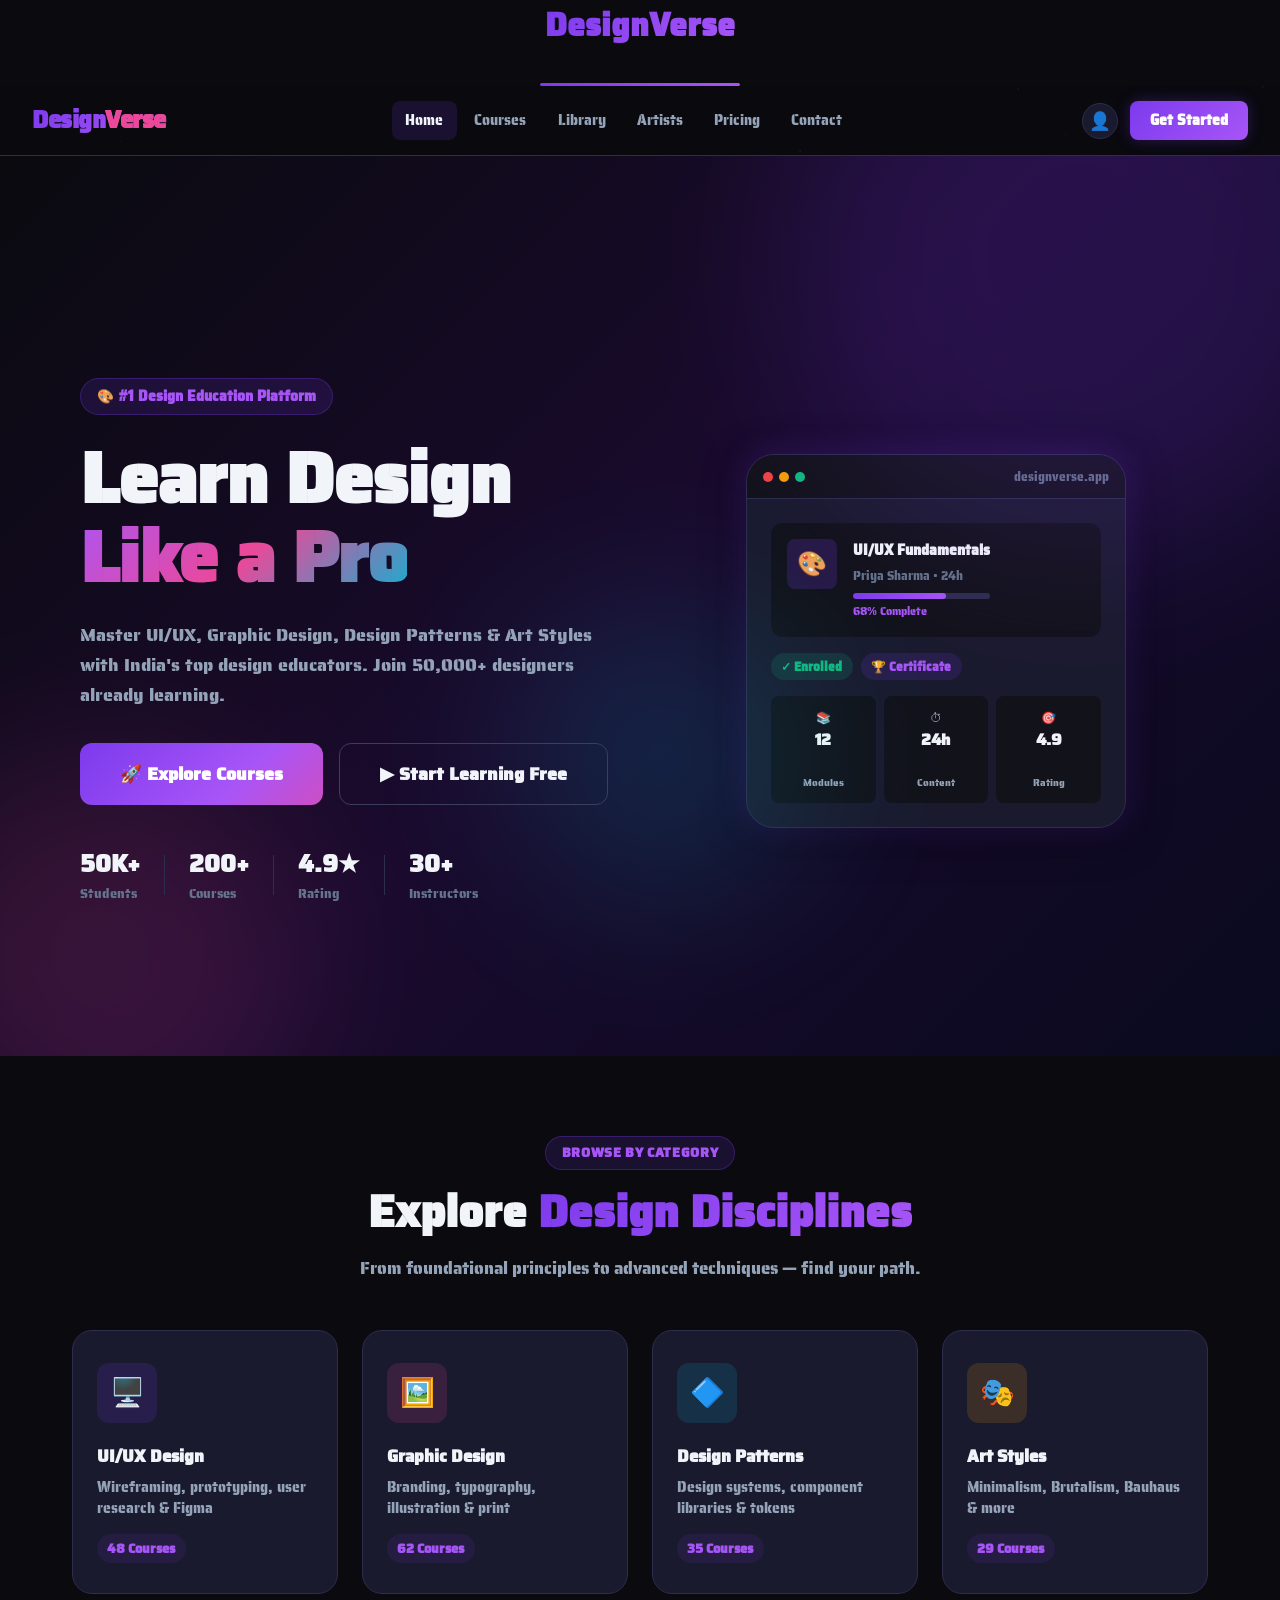
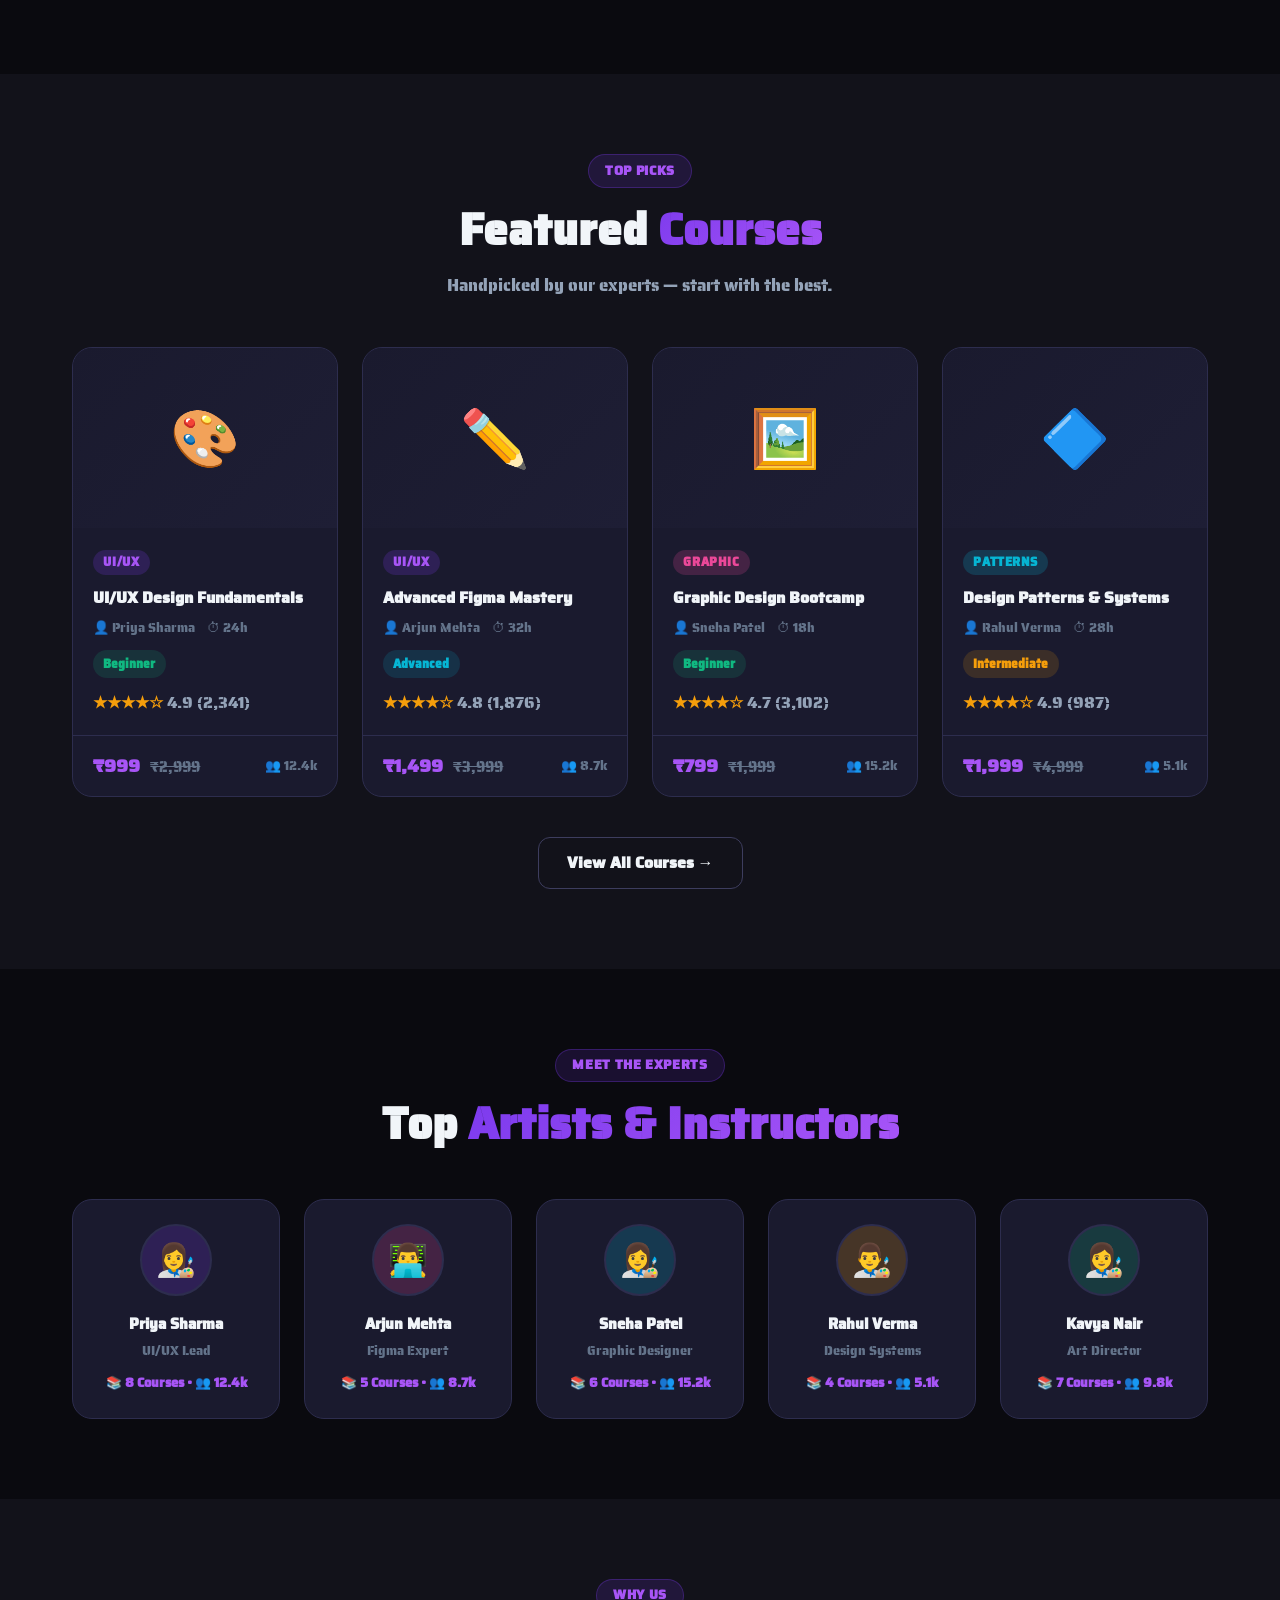
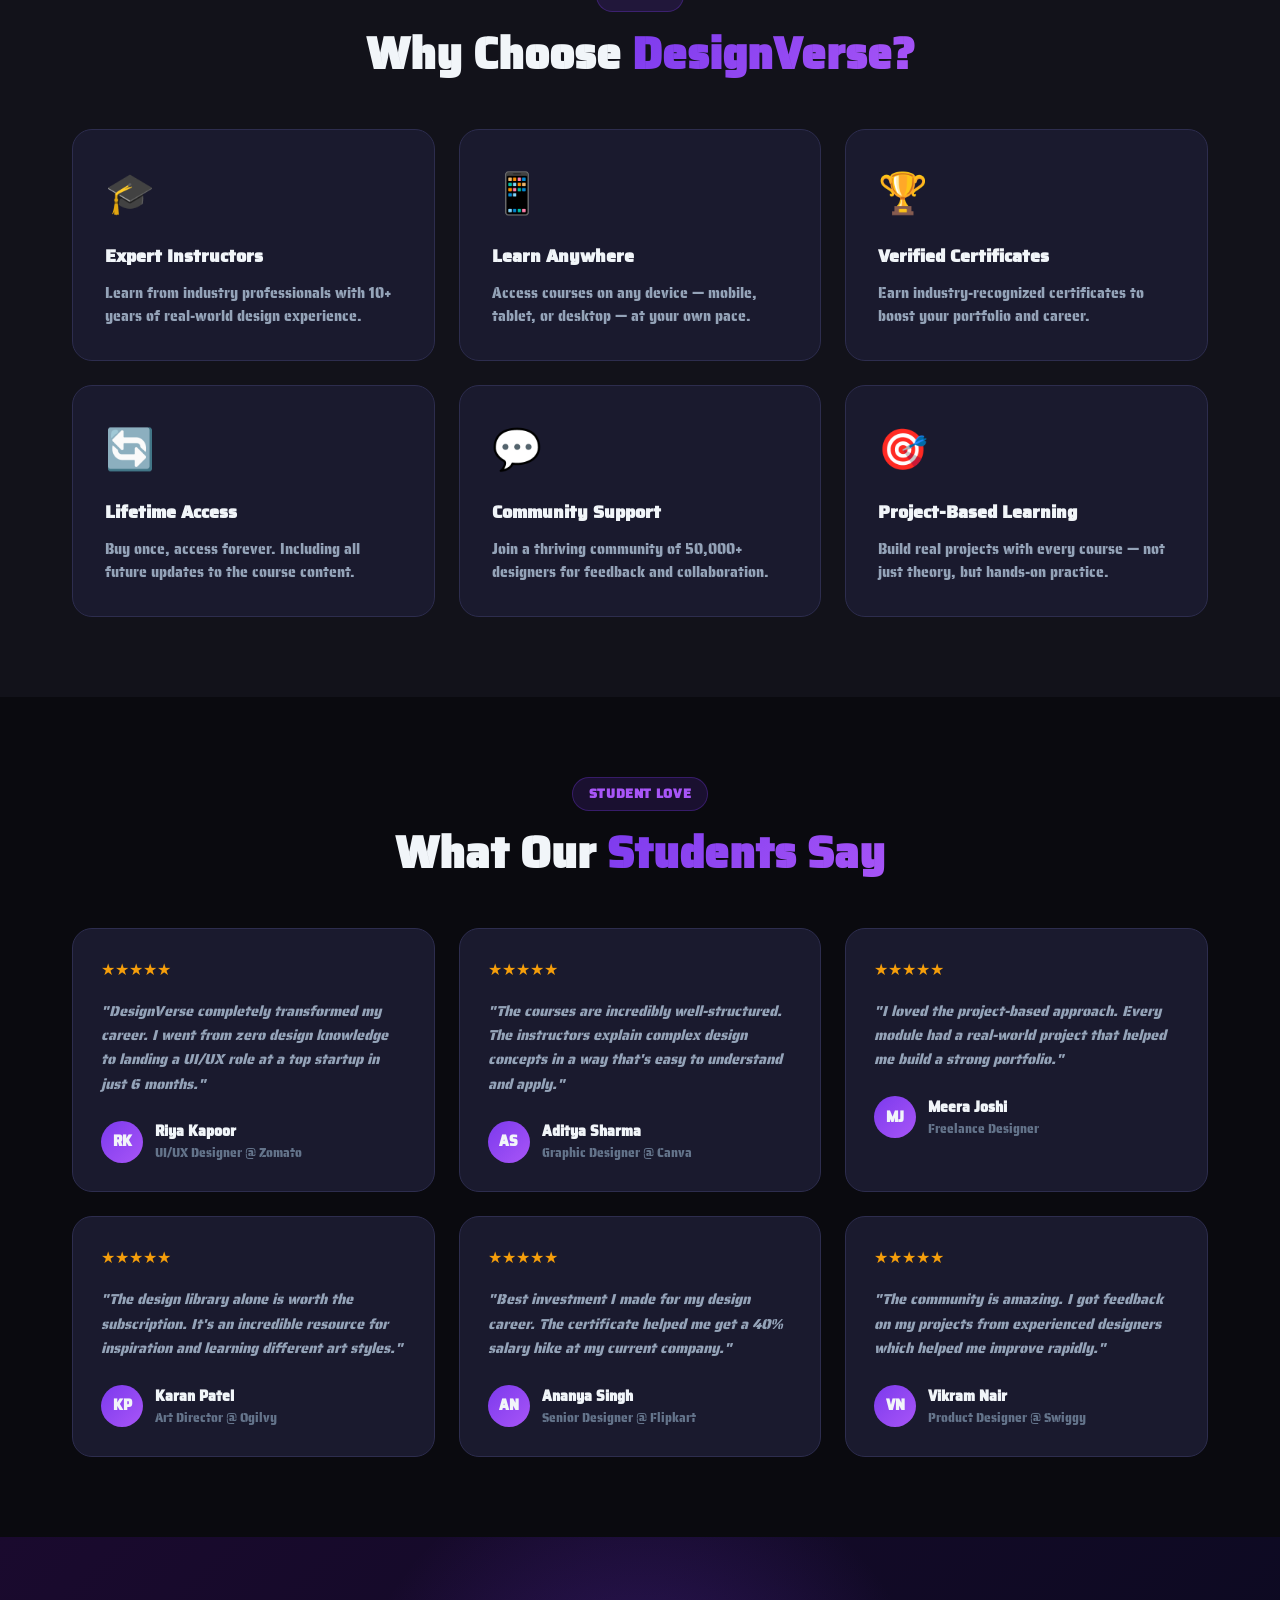
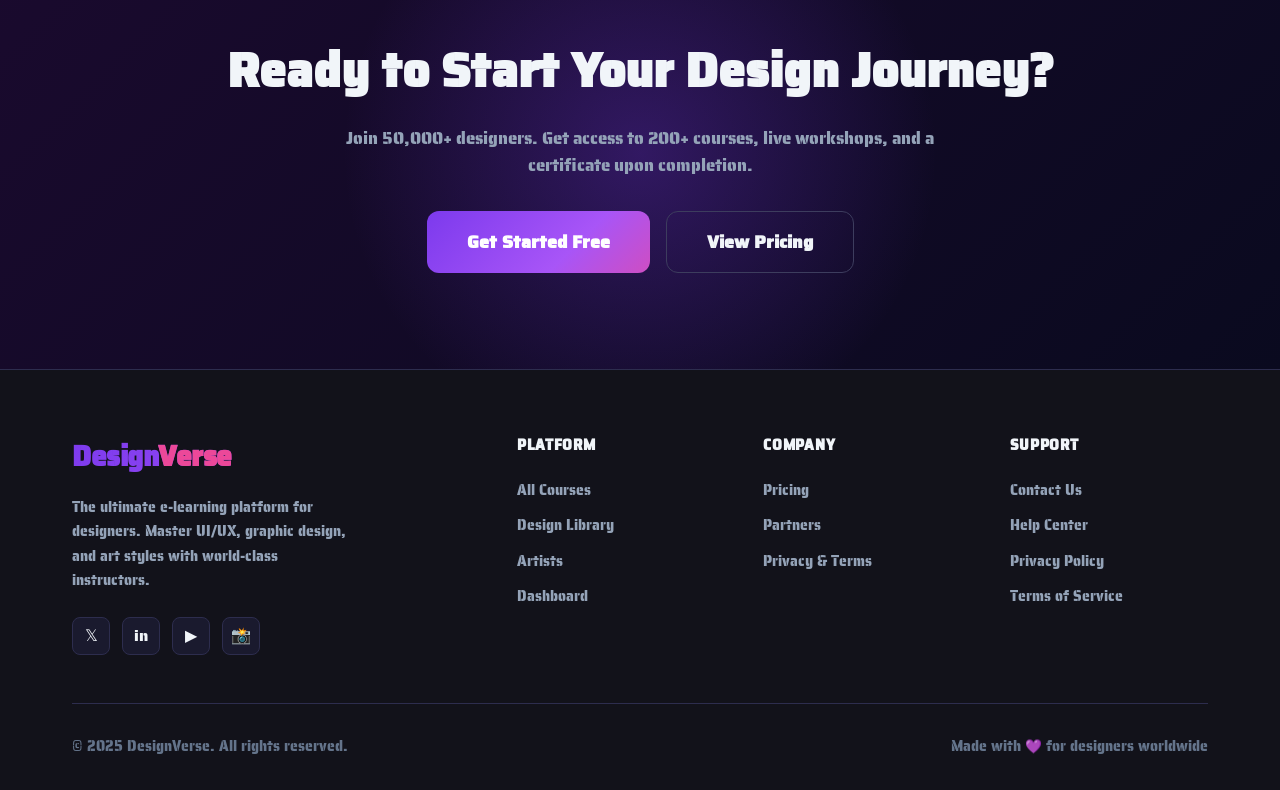
==== index.html @ 6aa051a6 "Add Saira Stencil One font, starry night background animation, and button animations" ====
<!DOCTYPE html>
<html lang="en">
<head>
  <meta charset="UTF-8" />
  <meta name="viewport" content="width=device-width, initial-scale=1.0" />
  <title>DesignVerse – Learn Design Like a Pro</title>
  <link rel="stylesheet" href="css/main.css" />
  <link rel="stylesheet" href="css/home.css" />
</head>
<body>

<!-- Loading Screen -->
<div id="loading-screen">
  <div class="loader-logo">DesignVerse</div>
  <div class="loader-bar"><div class="loader-bar-fill"></div></div>
</div>

<!-- Navbar -->
<header class="navbar" id="navbar"></header>
<div class="mobile-menu" id="mobile-menu"></div>

<!-- Hero Section -->
<section class="hero">
  <div class="hero-bg-orbs">
    <div class="orb orb-1"></div>
    <div class="orb orb-2"></div>
    <div class="orb orb-3"></div>
  </div>
  <div class="container hero-content">
    <div class="hero-text animate-fadeInUp">
      <div class="hero-tag">🎨 #1 Design Education Platform</div>
      <h1 class="hero-title">Learn Design<br><span class="gradient-text">Like a Pro</span></h1>
      <p class="hero-subtitle">Master UI/UX, Graphic Design, Design Patterns & Art Styles with India's top design educators. Join 50,000+ designers already learning.</p>
      <div class="hero-actions">
        <a href="courses.html" class="btn btn-primary btn-lg">🚀 Explore Courses</a>
        <a href="auth.html" class="btn btn-outline btn-lg">▶ Start Learning Free</a>
      </div>
      <div class="hero-stats">
        <div class="stat"><span class="stat-num">50K+</span><span class="stat-label">Students</span></div>
        <div class="stat-divider"></div>
        <div class="stat"><span class="stat-num">200+</span><span class="stat-label">Courses</span></div>
        <div class="stat-divider"></div>
        <div class="stat"><span class="stat-num">4.9★</span><span class="stat-label">Rating</span></div>
        <div class="stat-divider"></div>
        <div class="stat"><span class="stat-num">30+</span><span class="stat-label">Instructors</span></div>
      </div>
    </div>
    <div class="hero-visual animate-float delay-2">
      <div class="hero-card-mockup">
        <div class="mockup-header">
          <div class="mockup-dots"><span></span><span></span><span></span></div>
          <span style="font-size:0.75rem;color:var(--text-muted)">designverse.app</span>
        </div>
        <div class="mockup-body">
          <div class="mockup-course-card">
            <div class="mockup-thumb">🎨</div>
            <div>
              <div class="mockup-title">UI/UX Fundamentals</div>
              <div class="mockup-sub">Priya Sharma • 24h</div>
              <div class="progress-bar" style="margin-top:0.5rem">
                <div class="progress-fill" style="width:68%"></div>
              </div>
              <div style="font-size:0.7rem;color:var(--accent-secondary);margin-top:0.25rem">68% Complete</div>
            </div>
          </div>
          <div class="mockup-badges">
            <span class="badge badge-success">✓ Enrolled</span>
            <span class="badge badge-purple">🏆 Certificate</span>
          </div>
          <div class="mockup-stats-row">
            <div class="mockup-stat">📚<br><b>12</b><br><small>Modules</small></div>
            <div class="mockup-stat">⏱<br><b>24h</b><br><small>Content</small></div>
            <div class="mockup-stat">🎯<br><b>4.9</b><br><small>Rating</small></div>
          </div>
        </div>
      </div>
    </div>
  </div>
</section>

<!-- Categories -->
<section class="section" id="categories">
  <div class="container">
    <div class="section-header animate-on-scroll">
      <div class="section-tag">Browse by Category</div>
      <h2 class="section-title">Explore <span>Design Disciplines</span></h2>
      <p class="section-subtitle">From foundational principles to advanced techniques — find your path.</p>
    </div>
    <div class="categories-grid">
      <a href="courses.html?cat=uiux" class="category-card animate-on-scroll">
        <div class="cat-icon" style="background:rgba(124,58,237,0.15)">🖥️</div>
        <h3>UI/UX Design</h3>
        <p>Wireframing, prototyping, user research & Figma</p>
        <span class="cat-count">48 Courses</span>
      </a>
      <a href="courses.html?cat=graphic" class="category-card animate-on-scroll delay-1">
        <div class="cat-icon" style="background:rgba(236,72,153,0.15)">🖼️</div>
        <h3>Graphic Design</h3>
        <p>Branding, typography, illustration & print</p>
        <span class="cat-count">62 Courses</span>
      </a>
      <a href="courses.html?cat=pattern" class="category-card animate-on-scroll delay-2">
        <div class="cat-icon" style="background:rgba(6,182,212,0.15)">🔷</div>
        <h3>Design Patterns</h3>
        <p>Design systems, component libraries & tokens</p>
        <span class="cat-count">35 Courses</span>
      </a>
      <a href="courses.html?cat=art" class="category-card animate-on-scroll delay-3">
        <div class="cat-icon" style="background:rgba(245,158,11,0.15)">🎭</div>
        <h3>Art Styles</h3>
        <p>Minimalism, Brutalism, Bauhaus & more</p>
        <span class="cat-count">29 Courses</span>
      </a>
    </div>
  </div>
</section>

<!-- Featured Courses -->
<section class="section" style="background:var(--bg-secondary)">
  <div class="container">
    <div class="section-header animate-on-scroll">
      <div class="section-tag">Top Picks</div>
      <h2 class="section-title">Featured <span>Courses</span></h2>
      <p class="section-subtitle">Handpicked by our experts — start with the best.</p>
    </div>
    <div class="grid-4" id="featured-courses"></div>
    <div style="text-align:center;margin-top:2.5rem">
      <a href="courses.html" class="btn btn-outline">View All Courses →</a>
    </div>
  </div>
</section>

<!-- Top Artists -->
<section class="section">
  <div class="container">
    <div class="section-header animate-on-scroll">
      <div class="section-tag">Meet the Experts</div>
      <h2 class="section-title">Top <span>Artists & Instructors</span></h2>
    </div>
    <div class="artists-row" id="artists-row"></div>
  </div>
</section>

<!-- Why DesignVerse -->
<section class="section" style="background:var(--bg-secondary)">
  <div class="container">
    <div class="section-header animate-on-scroll">
      <div class="section-tag">Why Us</div>
      <h2 class="section-title">Why Choose <span>DesignVerse?</span></h2>
    </div>
    <div class="grid-3" id="why-grid"></div>
  </div>
</section>

<!-- Testimonials -->
<section class="section">
  <div class="container">
    <div class="section-header animate-on-scroll">
      <div class="section-tag">Student Love</div>
      <h2 class="section-title">What Our <span>Students Say</span></h2>
    </div>
    <div class="testimonials-grid" id="testimonials"></div>
  </div>
</section>

<!-- CTA Banner -->
<section class="cta-banner">
  <div class="cta-orb"></div>
  <div class="container cta-content animate-on-scroll">
    <h2>Ready to Start Your Design Journey?</h2>
    <p>Join 50,000+ designers. Get access to 200+ courses, live workshops, and a certificate upon completion.</p>
    <div style="display:flex;gap:1rem;justify-content:center;flex-wrap:wrap;margin-top:2rem">
      <a href="auth.html" class="btn btn-primary btn-lg">Get Started Free</a>
      <a href="revenue.html" class="btn btn-outline btn-lg">View Pricing</a>
    </div>
  </div>
</section>

<!-- Footer -->
<footer class="footer" id="footer"></footer>

<script src="js/components.js"></script>
<script src="js/main.js"></script>
<script src="js/home.js"></script>
</body>
</html>
---- css/main.css ----
/* DesignVerse - Main Stylesheet */
@import url('https://fonts.googleapis.com/css2?family=Saira+Stencil+One&display=swap');

/* ================================
   CSS Variables & Reset
================================ */
:root {
  --bg-primary: #0a0a0f;
  --bg-secondary: #12121a;
  --bg-card: #1a1a2e;
  --bg-card-hover: #1e1e35;
  --accent-primary: #7c3aed;
  --accent-secondary: #a855f7;
  --accent-pink: #ec4899;
  --accent-cyan: #06b6d4;
  --accent-gold: #f59e0b;
  --text-primary: #f1f5f9;
  --text-secondary: #94a3b8;
  --text-muted: #64748b;
  --border: #2d2d4e;
  --border-light: #3d3d5e;
  --gradient-primary: linear-gradient(135deg, #7c3aed, #a855f7);
  --gradient-hero: linear-gradient(135deg, #0a0a0f 0%, #1a0a2e 50%, #0a0a1f 100%);
  --gradient-card: linear-gradient(135deg, #1a1a2e, #1e1e35);
  --shadow-sm: 0 2px 8px rgba(0,0,0,0.3);
  --shadow-md: 0 4px 20px rgba(0,0,0,0.4);
  --shadow-lg: 0 8px 40px rgba(0,0,0,0.5);
  --shadow-glow: 0 0 30px rgba(124,58,237,0.3);
  --radius-sm: 8px;
  --radius-md: 12px;
  --radius-lg: 20px;
  --radius-xl: 28px;
  --transition: all 0.3s cubic-bezier(0.4, 0, 0.2, 1);
  --font-main: 'Saira Stencil One', 'Inter', 'Segoe UI', sans-serif;
}

* { margin: 0; padding: 0; box-sizing: border-box; }
html { scroll-behavior: smooth; }
body {
  font-family: var(--font-main);
  background: var(--bg-primary);
  color: var(--text-primary);
  line-height: 1.6;
  overflow-x: hidden;
}

/* ================================
   Starry Night Canvas
================================ */
#starry-canvas {
  position: fixed;
  top: 0; left: 0;
  width: 100%; height: 100%;
  z-index: 0;
  pointer-events: none;
}
body > *:not(#starry-canvas) { position: relative; z-index: 1; }
a { text-decoration: none; color: inherit; }
ul { list-style: none; }
img { max-width: 100%; display: block; }
button { cursor: pointer; font-family: var(--font-main); }
input, textarea, select { font-family: var(--font-main); }

/* ================================
   Scrollbar
================================ */
::-webkit-scrollbar { width: 6px; }
::-webkit-scrollbar-track { background: var(--bg-secondary); }
::-webkit-scrollbar-thumb { background: var(--accent-primary); border-radius: 3px; }

/* ================================
   Loading Screen
================================ */
#loading-screen {
  position: fixed; inset: 0;
  background: var(--bg-primary);
  display: flex; flex-direction: column;
  align-items: center; justify-content: center;
  z-index: 9999;
  transition: opacity 0.5s ease, visibility 0.5s ease;
}
#loading-screen.hidden { opacity: 0; visibility: hidden; }
.loader-logo {
  font-size: 2rem; font-weight: 800;
  background: var(--gradient-primary);
  -webkit-background-clip: text; -webkit-text-fill-color: transparent;
  margin-bottom: 2rem;
  animation: pulse 1.5s ease-in-out infinite;
}
.loader-bar {
  width: 200px; height: 3px;
  background: var(--border);
  border-radius: 2px; overflow: hidden;
}
.loader-bar-fill {
  height: 100%;
  background: var(--gradient-primary);
  border-radius: 2px;
  animation: loadBar 1.5s ease-in-out forwards;
}
@keyframes loadBar { from { width: 0; } to { width: 100%; } }
@keyframes pulse { 0%,100% { opacity: 1; } 50% { opacity: 0.6; } }

/* ================================
   Navbar
================================ */
.navbar {
  position: fixed; top: 0; left: 0; right: 0;
  z-index: 1000;
  background: rgba(10,10,15,0.85);
  backdrop-filter: blur(20px);
  border-bottom: 1px solid var(--border);
  padding: 0 2rem;
  height: 70px;
  display: flex; align-items: center; justify-content: space-between;
  transition: var(--transition);
}
.navbar.scrolled { background: rgba(10,10,15,0.98); box-shadow: var(--shadow-md); }
.nav-logo {
  font-size: 1.5rem; font-weight: 800;
  background: var(--gradient-primary);
  -webkit-background-clip: text; -webkit-text-fill-color: transparent;
  letter-spacing: -0.5px;
}
.nav-logo span { color: var(--accent-pink); -webkit-text-fill-color: var(--accent-pink); }
.nav-links { display: flex; align-items: center; gap: 0.25rem; }
.nav-links a {
  padding: 0.5rem 0.85rem;
  border-radius: var(--radius-sm);
  font-size: 0.9rem; font-weight: 500;
  color: var(--text-secondary);
  transition: var(--transition);
}
.nav-links a:hover, .nav-links a.active {
  color: var(--text-primary);
  background: rgba(124,58,237,0.15);
}
.nav-actions { display: flex; align-items: center; gap: 0.75rem; }
.btn-nav-login {
  padding: 0.5rem 1.25rem;
  border: 1px solid var(--border-light);
  border-radius: var(--radius-sm);
  background: transparent;
  color: var(--text-primary);
  font-size: 0.9rem; font-weight: 500;
  transition: var(--transition);
}
.btn-nav-login:hover { border-color: var(--accent-primary); color: var(--accent-secondary); }
.btn-nav-cta {
  padding: 0.5rem 1.25rem;
  border: none;
  border-radius: var(--radius-sm);
  background: var(--gradient-primary);
  color: #fff;
  font-size: 0.9rem; font-weight: 600;
  transition: var(--transition);
  box-shadow: 0 0 15px rgba(124,58,237,0.3);
}
.btn-nav-cta:hover { transform: translateY(-1px); box-shadow: 0 0 25px rgba(124,58,237,0.5); }
.nav-user { display: flex; align-items: center; gap: 0.75rem; }
.nav-avatar {
  width: 36px; height: 36px; border-radius: 50%;
  background: var(--gradient-primary);
  display: flex; align-items: center; justify-content: center;
  font-weight: 700; font-size: 0.85rem;
  cursor: pointer;
}
.nav-notification {
  position: relative; cursor: pointer;
  width: 36px; height: 36px;
  display: flex; align-items: center; justify-content: center;
  border-radius: var(--radius-sm);
  background: var(--bg-card);
  border: 1px solid var(--border);
  transition: var(--transition);
}
.nav-notification:hover { border-color: var(--accent-primary); }
.notif-badge {
  position: absolute; top: 6px; right: 6px;
  width: 8px; height: 8px;
  background: var(--accent-pink);
  border-radius: 50%;
  border: 2px solid var(--bg-primary);
}
.hamburger {
  display: none; flex-direction: column; gap: 5px;
  cursor: pointer; padding: 4px;
}
.hamburger span {
  display: block; width: 24px; height: 2px;
  background: var(--text-primary);
  border-radius: 2px; transition: var(--transition);
}
.mobile-menu {
  display: none;
  position: fixed; top: 70px; left: 0; right: 0;
  background: var(--bg-secondary);
  border-bottom: 1px solid var(--border);
  padding: 1rem 2rem;
  flex-direction: column; gap: 0.5rem;
  z-index: 999;
}
.mobile-menu.open { display: flex; }
.mobile-menu a {
  padding: 0.75rem 1rem;
  border-radius: var(--radius-sm);
  color: var(--text-secondary);
  font-weight: 500;
  transition: var(--transition);
}
.mobile-menu a:hover { color: var(--text-primary); background: rgba(124,58,237,0.15); }

/* ================================
   Buttons
================================ */
@keyframes btn-ripple {
  0%   { transform: scale(0); opacity: 0.5; }
  100% { transform: scale(4); opacity: 0; }
}
@keyframes btn-glow-pulse {
  0%, 100% { box-shadow: 0 0 20px rgba(124,58,237,0.35); }
  50%       { box-shadow: 0 0 40px rgba(168,85,247,0.7), 0 0 80px rgba(124,58,237,0.3); }
}
@keyframes btn-shimmer {
  0%   { background-position: -200% center; }
  100% { background-position: 200% center; }
}
@keyframes btn-border-spin {
  to { --angle: 360deg; }
}

.btn {
  display: inline-flex; align-items: center; gap: 0.5rem;
  padding: 0.75rem 1.75rem;
  border-radius: var(--radius-md);
  font-size: 1rem; font-weight: 600;
  transition: transform 0.25s cubic-bezier(0.34,1.56,0.64,1), box-shadow 0.3s ease, background-position 0.3s ease;
  border: none; cursor: pointer;
  position: relative; overflow: hidden;
}

/* ripple on click */
.btn::after {
  content: '';
  position: absolute;
  width: 40px; height: 40px;
  border-radius: 50%;
  background: rgba(255,255,255,0.25);
  transform: scale(0);
  left: var(--rx, 50%); top: var(--ry, 50%);
  translate: -50% -50%;
  pointer-events: none;
}
.btn.rippling::after { animation: btn-ripple 0.55s ease-out forwards; }

.btn-primary {
  background: linear-gradient(135deg, #7c3aed, #a855f7, #ec4899, #a855f7, #7c3aed);
  background-size: 300% auto;
  color: #fff;
  animation: btn-glow-pulse 3s ease-in-out infinite;
}
.btn-primary:hover {
  transform: translateY(-3px) scale(1.03);
  background-position: right center;
  animation: btn-shimmer 0.6s linear, btn-glow-pulse 3s ease-in-out infinite;
}
.btn-primary:active { transform: translateY(0) scale(0.97); }

.btn-outline {
  background: transparent;
  color: var(--text-primary);
  border: 1px solid var(--border-light);
}
.btn-outline::before {
  content: '';
  position: absolute; inset: 0;
  border-radius: inherit;
  background: linear-gradient(135deg, rgba(124,58,237,0.15), rgba(168,85,247,0.1));
  opacity: 0;
  transition: opacity 0.3s ease;
}
.btn-outline:hover {
  border-color: var(--accent-primary);
  color: var(--accent-secondary);
  transform: translateY(-3px) scale(1.03);
  box-shadow: 0 0 20px rgba(124,58,237,0.3), inset 0 0 20px rgba(124,58,237,0.05);
}
.btn-outline:hover::before { opacity: 1; }
.btn-outline:active { transform: translateY(0) scale(0.97); }

/* nav buttons */
.btn-nav-cta {
  position: relative; overflow: hidden;
}
.btn-nav-cta:hover {
  transform: translateY(-1px) scale(1.04);
  box-shadow: 0 0 25px rgba(124,58,237,0.6);
}
.btn-nav-login:hover {
  transform: translateY(-1px);
  border-color: var(--accent-primary);
  color: var(--accent-secondary);
}

.btn-sm { padding: 0.5rem 1.25rem; font-size: 0.875rem; }
.btn-lg { padding: 1rem 2.5rem; font-size: 1.1rem; }

/* ================================
   Section Utilities
================================ */
.section { padding: 5rem 0; }
.section-sm { padding: 3rem 0; }
.container { max-width: 1200px; margin: 0 auto; padding: 0 2rem; }
.section-header { text-align: center; margin-bottom: 3rem; }
.section-tag {
  display: inline-block;
  padding: 0.35rem 1rem;
  background: rgba(124,58,237,0.15);
  border: 1px solid rgba(124,58,237,0.3);
  border-radius: 100px;
  font-size: 0.8rem; font-weight: 600;
  color: var(--accent-secondary);
  letter-spacing: 0.05em; text-transform: uppercase;
  margin-bottom: 1rem;
}
.section-title {
  font-size: clamp(1.75rem, 4vw, 2.75rem);
  font-weight: 800; line-height: 1.2;
  margin-bottom: 1rem;
}
.section-title span {
  background: var(--gradient-primary);
  -webkit-background-clip: text; -webkit-text-fill-color: transparent;
}
.section-subtitle { font-size: 1.05rem; color: var(--text-secondary); max-width: 600px; margin: 0 auto; }

/* ================================
   Cards
================================ */
.card {
  background: var(--bg-card);
  border: 1px solid var(--border);
  border-radius: var(--radius-lg);
  overflow: hidden;
  transition: var(--transition);
}
.card:hover {
  border-color: var(--border-light);
  transform: translateY(-4px);
  box-shadow: var(--shadow-lg);
}
.card-img { width: 100%; height: 180px; object-fit: cover; }
.card-img-placeholder {
  width: 100%; height: 180px;
  display: flex; align-items: center; justify-content: center;
  font-size: 3rem;
}
.card-body { padding: 1.25rem; }
.card-tag {
  display: inline-block;
  padding: 0.2rem 0.65rem;
  border-radius: 100px;
  font-size: 0.72rem; font-weight: 600;
  text-transform: uppercase; letter-spacing: 0.05em;
  margin-bottom: 0.75rem;
}
.tag-uiux { background: rgba(124,58,237,0.2); color: var(--accent-secondary); }
.tag-graphic { background: rgba(236,72,153,0.2); color: var(--accent-pink); }
.tag-pattern { background: rgba(6,182,212,0.2); color: var(--accent-cyan); }
.tag-art { background: rgba(245,158,11,0.2); color: var(--accent-gold); }
.card-title { font-size: 1rem; font-weight: 700; margin-bottom: 0.5rem; line-height: 1.4; }
.card-meta { display: flex; align-items: center; gap: 0.75rem; font-size: 0.82rem; color: var(--text-muted); margin-bottom: 0.75rem; flex-wrap: wrap; }
.card-rating { display: flex; align-items: center; gap: 0.25rem; color: var(--accent-gold); font-weight: 600; }
.card-footer { display: flex; align-items: center; justify-content: space-between; padding: 1rem 1.25rem; border-top: 1px solid var(--border); }
.card-price { font-size: 1.1rem; font-weight: 800; color: var(--accent-secondary); }
.card-price-original { font-size: 0.85rem; color: var(--text-muted); text-decoration: line-through; margin-left: 0.4rem; }

/* ================================
   Grid Layouts
================================ */
.grid-3 { display: grid; grid-template-columns: repeat(3, 1fr); gap: 1.5rem; }
.grid-4 { display: grid; grid-template-columns: repeat(4, 1fr); gap: 1.5rem; }
.grid-2 { display: grid; grid-template-columns: repeat(2, 1fr); gap: 1.5rem; }

/* ================================
   Progress Bar
================================ */
.progress-bar {
  width: 100%; height: 6px;
  background: var(--border);
  border-radius: 3px; overflow: hidden;
}
.progress-fill {
  height: 100%;
  background: var(--gradient-primary);
  border-radius: 3px;
  transition: width 1s ease;
}

/* ================================
   Badge
================================ */
.badge {
  display: inline-flex; align-items: center; gap: 0.3rem;
  padding: 0.25rem 0.65rem;
  border-radius: 100px;
  font-size: 0.75rem; font-weight: 600;
}
.badge-success { background: rgba(16,185,129,0.15); color: #10b981; }
.badge-warning { background: rgba(245,158,11,0.15); color: var(--accent-gold); }
.badge-info { background: rgba(6,182,212,0.15); color: var(--accent-cyan); }
.badge-purple { background: rgba(124,58,237,0.15); color: var(--accent-secondary); }

/* ================================
   Footer
================================ */
.footer {
  background: var(--bg-secondary);
  border-top: 1px solid var(--border);
  padding: 4rem 0 2rem;
}
.footer-grid { display: grid; grid-template-columns: 2fr 1fr 1fr 1fr; gap: 3rem; margin-bottom: 3rem; }
.footer-brand .nav-logo { font-size: 1.75rem; margin-bottom: 1rem; display: block; }
.footer-brand p { color: var(--text-secondary); font-size: 0.9rem; line-height: 1.7; max-width: 280px; }
.footer-social { display: flex; gap: 0.75rem; margin-top: 1.5rem; }
.social-icon {
  width: 38px; height: 38px;
  border-radius: var(--radius-sm);
  background: var(--bg-card);
  border: 1px solid var(--border);
  display: flex; align-items: center; justify-content: center;
  font-size: 1rem; transition: var(--transition);
  cursor: pointer;
}
.social-icon:hover { border-color: var(--accent-primary); background: rgba(124,58,237,0.15); }
.footer-col h4 { font-size: 0.9rem; font-weight: 700; margin-bottom: 1.25rem; color: var(--text-primary); text-transform: uppercase; letter-spacing: 0.05em; }
.footer-col ul li { margin-bottom: 0.6rem; }
.footer-col ul li a { color: var(--text-secondary); font-size: 0.875rem; transition: var(--transition); }
.footer-col ul li a:hover { color: var(--accent-secondary); }
.footer-bottom { border-top: 1px solid var(--border); padding-top: 2rem; display: flex; align-items: center; justify-content: space-between; flex-wrap: wrap; gap: 1rem; }
.footer-bottom p { color: var(--text-muted); font-size: 0.85rem; }

/* ================================
   Toast Notification
================================ */
.toast-container { position: fixed; bottom: 2rem; right: 2rem; z-index: 9998; display: flex; flex-direction: column; gap: 0.75rem; }
.toast {
  background: var(--bg-card);
  border: 1px solid var(--border);
  border-radius: var(--radius-md);
  padding: 1rem 1.25rem;
  display: flex; align-items: center; gap: 0.75rem;
  min-width: 280px; max-width: 380px;
  box-shadow: var(--shadow-lg);
  animation: slideInRight 0.3s ease;
}
.toast.success { border-left: 3px solid #10b981; }
.toast.error { border-left: 3px solid #ef4444; }
.toast.info { border-left: 3px solid var(--accent-cyan); }
@keyframes slideInRight { from { transform: translateX(100%); opacity: 0; } to { transform: translateX(0); opacity: 1; } }
@keyframes slideOutRight { from { transform: translateX(0); opacity: 1; } to { transform: translateX(100%); opacity: 0; } }
.toast-icon { font-size: 1.25rem; }
.toast-msg { font-size: 0.875rem; color: var(--text-primary); }

/* ================================
   Page Hero (inner pages)
================================ */
.page-hero {
  padding: 8rem 0 4rem;
  background: var(--gradient-hero);
  text-align: center;
  position: relative; overflow: hidden;
}
.page-hero::before {
  content: '';
  position: absolute; inset: 0;
  background: radial-gradient(ellipse at 50% 0%, rgba(124,58,237,0.2) 0%, transparent 70%);
}
.page-hero .container { position: relative; z-index: 1; }
.page-hero h1 { font-size: clamp(2rem, 5vw, 3.5rem); font-weight: 800; margin-bottom: 1rem; }
.page-hero p { font-size: 1.1rem; color: var(--text-secondary); max-width: 600px; margin: 0 auto; }

/* ================================
   Animations
================================ */
@keyframes fadeInUp { from { opacity: 0; transform: translateY(30px); } to { opacity: 1; transform: translateY(0); } }
@keyframes fadeIn { from { opacity: 0; } to { opacity: 1; } }
@keyframes float { 0%,100% { transform: translateY(0); } 50% { transform: translateY(-12px); } }
@keyframes glow { 0%,100% { box-shadow: 0 0 20px rgba(124,58,237,0.3); } 50% { box-shadow: 0 0 40px rgba(124,58,237,0.6); } }
@keyframes spin { to { transform: rotate(360deg); } }
.animate-fadeInUp { animation: fadeInUp 0.6s ease forwards; }
.animate-float { animation: float 4s ease-in-out infinite; }
.delay-1 { animation-delay: 0.1s; }
.delay-2 { animation-delay: 0.2s; }
.delay-3 { animation-delay: 0.3s; }
.delay-4 { animation-delay: 0.4s; }

/* ================================
   Responsive
================================ */
@media (max-width: 1024px) {
  .grid-4 { grid-template-columns: repeat(2, 1fr); }
  .footer-grid { grid-template-columns: 1fr 1fr; }
}
@media (max-width: 768px) {
  .nav-links, .nav-actions { display: none; }
  .hamburger { display: flex; }
  .grid-3, .grid-2 { grid-template-columns: 1fr; }
  .grid-4 { grid-template-columns: 1fr; }
  .footer-grid { grid-template-columns: 1fr; gap: 2rem; }
  .footer-bottom { flex-direction: column; text-align: center; }
  .container { padding: 0 1.25rem; }
  .section { padding: 3.5rem 0; }
}
@media (max-width: 480px) {
  .btn-lg { padding: 0.875rem 1.75rem; font-size: 1rem; }
}
---- css/home.css ----
/* DesignVerse - Home Page Styles */

/* Hero */
.hero {
  min-height: 100vh;
  display: flex; align-items: center;
  background: var(--gradient-hero);
  position: relative; overflow: hidden;
  padding-top: 70px;
}
.hero-bg-orbs { position: absolute; inset: 0; pointer-events: none; }
.orb {
  position: absolute; border-radius: 50%;
  filter: blur(80px); opacity: 0.15;
}
.orb-1 { width: 600px; height: 600px; background: var(--accent-primary); top: -200px; right: -100px; animation: float 8s ease-in-out infinite; }
.orb-2 { width: 400px; height: 400px; background: var(--accent-pink); bottom: -100px; left: -100px; animation: float 10s ease-in-out infinite reverse; }
.orb-3 { width: 300px; height: 300px; background: var(--accent-cyan); top: 50%; left: 40%; animation: float 6s ease-in-out infinite; }

.hero-content {
  display: grid; grid-template-columns: 1fr 1fr;
  gap: 4rem; align-items: center;
  padding: 4rem 2rem;
}
.hero-tag {
  display: inline-block;
  padding: 0.4rem 1rem;
  background: rgba(124,58,237,0.15);
  border: 1px solid rgba(124,58,237,0.3);
  border-radius: 100px;
  font-size: 0.85rem; font-weight: 600;
  color: var(--accent-secondary);
  margin-bottom: 1.5rem;
}
.hero-title {
  font-size: clamp(2.5rem, 6vw, 4.5rem);
  font-weight: 900; line-height: 1.1;
  margin-bottom: 1.5rem;
  letter-spacing: -1px;
}
.gradient-text {
  background: linear-gradient(135deg, #a855f7, #ec4899, #06b6d4);
  -webkit-background-clip: text; -webkit-text-fill-color: transparent;
  background-clip: text;
}
.hero-subtitle {
  font-size: 1.1rem; color: var(--text-secondary);
  line-height: 1.7; margin-bottom: 2rem; max-width: 520px;
}
.hero-actions { display: flex; gap: 1rem; flex-wrap: wrap; margin-bottom: 2.5rem; }
.hero-stats { display: flex; align-items: center; gap: 1.5rem; flex-wrap: wrap; }
.stat { display: flex; flex-direction: column; }
.stat-num { font-size: 1.5rem; font-weight: 800; color: var(--text-primary); }
.stat-label { font-size: 0.8rem; color: var(--text-muted); }
.stat-divider { width: 1px; height: 40px; background: var(--border); }

/* Hero Mockup */
.hero-card-mockup {
  background: var(--bg-card);
  border: 1px solid var(--border);
  border-radius: var(--radius-xl);
  overflow: hidden;
  box-shadow: var(--shadow-lg), var(--shadow-glow);
  max-width: 380px; margin: 0 auto;
}
.mockup-header {
  background: var(--bg-secondary);
  padding: 0.75rem 1rem;
  display: flex; align-items: center; justify-content: space-between;
  border-bottom: 1px solid var(--border);
}
.mockup-dots { display: flex; gap: 6px; }
.mockup-dots span { width: 10px; height: 10px; border-radius: 50%; }
.mockup-dots span:nth-child(1) { background: #ef4444; }
.mockup-dots span:nth-child(2) { background: var(--accent-gold); }
.mockup-dots span:nth-child(3) { background: #10b981; }
.mockup-body { padding: 1.5rem; }
.mockup-course-card {
  display: flex; gap: 1rem; align-items: flex-start;
  background: var(--bg-secondary);
  border-radius: var(--radius-md);
  padding: 1rem; margin-bottom: 1rem;
}
.mockup-thumb {
  width: 50px; height: 50px;
  background: rgba(124,58,237,0.2);
  border-radius: var(--radius-sm);
  display: flex; align-items: center; justify-content: center;
  font-size: 1.5rem; flex-shrink: 0;
}
.mockup-title { font-size: 0.9rem; font-weight: 700; margin-bottom: 0.2rem; }
.mockup-sub { font-size: 0.75rem; color: var(--text-muted); }
.mockup-badges { display: flex; gap: 0.5rem; margin-bottom: 1rem; }
.mockup-stats-row {
  display: grid; grid-template-columns: repeat(3,1fr);
  gap: 0.5rem; text-align: center;
}
.mockup-stat {
  background: var(--bg-secondary);
  border-radius: var(--radius-sm);
  padding: 0.75rem 0.5rem;
  font-size: 0.75rem; color: var(--text-secondary);
}
.mockup-stat b { display: block; font-size: 1rem; color: var(--text-primary); }

/* Categories */
.categories-grid {
  display: grid; grid-template-columns: repeat(4,1fr); gap: 1.5rem;
}
.category-card {
  background: var(--bg-card);
  border: 1px solid var(--border);
  border-radius: var(--radius-lg);
  padding: 2rem 1.5rem;
  transition: var(--transition);
  cursor: pointer; display: block;
}
.category-card:hover {
  border-color: var(--accent-primary);
  transform: translateY(-4px);
  box-shadow: var(--shadow-glow);
}
.cat-icon {
  width: 60px; height: 60px;
  border-radius: var(--radius-md);
  display: flex; align-items: center; justify-content: center;
  font-size: 1.75rem; margin-bottom: 1.25rem;
}
.category-card h3 { font-size: 1.05rem; font-weight: 700; margin-bottom: 0.5rem; }
.category-card p { font-size: 0.875rem; color: var(--text-secondary); line-height: 1.5; margin-bottom: 1rem; }
.cat-count {
  font-size: 0.8rem; font-weight: 600;
  color: var(--accent-secondary);
  background: rgba(124,58,237,0.1);
  padding: 0.25rem 0.65rem;
  border-radius: 100px;
}

/* Artists Row */
.artists-row {
  display: grid; grid-template-columns: repeat(5,1fr); gap: 1.5rem;
}
.artist-card {
  background: var(--bg-card);
  border: 1px solid var(--border);
  border-radius: var(--radius-lg);
  padding: 1.5rem 1rem;
  text-align: center;
  transition: var(--transition);
  cursor: pointer;
}
.artist-card:hover { border-color: var(--accent-primary); transform: translateY(-4px); box-shadow: var(--shadow-glow); }
.artist-avatar {
  width: 72px; height: 72px;
  border-radius: 50%;
  margin: 0 auto 1rem;
  display: flex; align-items: center; justify-content: center;
  font-size: 2rem;
  border: 2px solid var(--border);
}
.artist-name { font-size: 0.95rem; font-weight: 700; margin-bottom: 0.25rem; }
.artist-role { font-size: 0.8rem; color: var(--text-muted); margin-bottom: 0.75rem; }
.artist-stat { font-size: 0.8rem; color: var(--accent-secondary); font-weight: 600; }

/* Why Grid */
.why-card {
  background: var(--bg-card);
  border: 1px solid var(--border);
  border-radius: var(--radius-lg);
  padding: 2rem;
  transition: var(--transition);
}
.why-card:hover { border-color: var(--accent-primary); transform: translateY(-4px); }
.why-icon { font-size: 2.5rem; margin-bottom: 1rem; }
.why-card h3 { font-size: 1.1rem; font-weight: 700; margin-bottom: 0.75rem; }
.why-card p { font-size: 0.9rem; color: var(--text-secondary); line-height: 1.6; }

/* Testimonials */
.testimonials-grid {
  display: grid; grid-template-columns: repeat(3,1fr); gap: 1.5rem;
}
.testimonial-card {
  background: var(--bg-card);
  border: 1px solid var(--border);
  border-radius: var(--radius-lg);
  padding: 1.75rem;
  transition: var(--transition);
}
.testimonial-card:hover { border-color: var(--border-light); transform: translateY(-3px); }
.testimonial-stars { color: var(--accent-gold); font-size: 1rem; margin-bottom: 1rem; }
.testimonial-text { font-size: 0.9rem; color: var(--text-secondary); line-height: 1.7; margin-bottom: 1.5rem; font-style: italic; }
.testimonial-author { display: flex; align-items: center; gap: 0.75rem; }
.testimonial-avatar {
  width: 42px; height: 42px; border-radius: 50%;
  background: var(--gradient-primary);
  display: flex; align-items: center; justify-content: center;
  font-weight: 700; font-size: 0.9rem;
}
.testimonial-name { font-size: 0.9rem; font-weight: 700; }
.testimonial-role { font-size: 0.78rem; color: var(--text-muted); }

/* CTA Banner */
.cta-banner {
  padding: 6rem 0;
  background: linear-gradient(135deg, #1a0a2e, #0a0a1f);
  text-align: center;
  position: relative; overflow: hidden;
}
.cta-orb {
  position: absolute; width: 600px; height: 600px;
  background: radial-gradient(circle, rgba(124,58,237,0.3), transparent 70%);
  top: 50%; left: 50%; transform: translate(-50%,-50%);
  pointer-events: none;
}
.cta-content { position: relative; z-index: 1; }
.cta-content h2 { font-size: clamp(1.75rem, 4vw, 3rem); font-weight: 800; margin-bottom: 1rem; }
.cta-content p { font-size: 1.05rem; color: var(--text-secondary); max-width: 600px; margin: 0 auto; }

/* Responsive */
@media (max-width: 1024px) {
  .categories-grid { grid-template-columns: repeat(2,1fr); }
  .artists-row { grid-template-columns: repeat(3,1fr); }
  .testimonials-grid { grid-template-columns: repeat(2,1fr); }
}
@media (max-width: 768px) {
  .hero-content { grid-template-columns: 1fr; gap: 2rem; text-align: center; }
  .hero-actions { justify-content: center; }
  .hero-stats { justify-content: center; }
  .hero-visual { display: none; }
  .categories-grid { grid-template-columns: 1fr 1fr; }
  .artists-row { grid-template-columns: repeat(2,1fr); }
  .testimonials-grid { grid-template-columns: 1fr; }
}
@media (max-width: 480px) {
  .categories-grid { grid-template-columns: 1fr; }
  .artists-row { grid-template-columns: 1fr 1fr; }
}
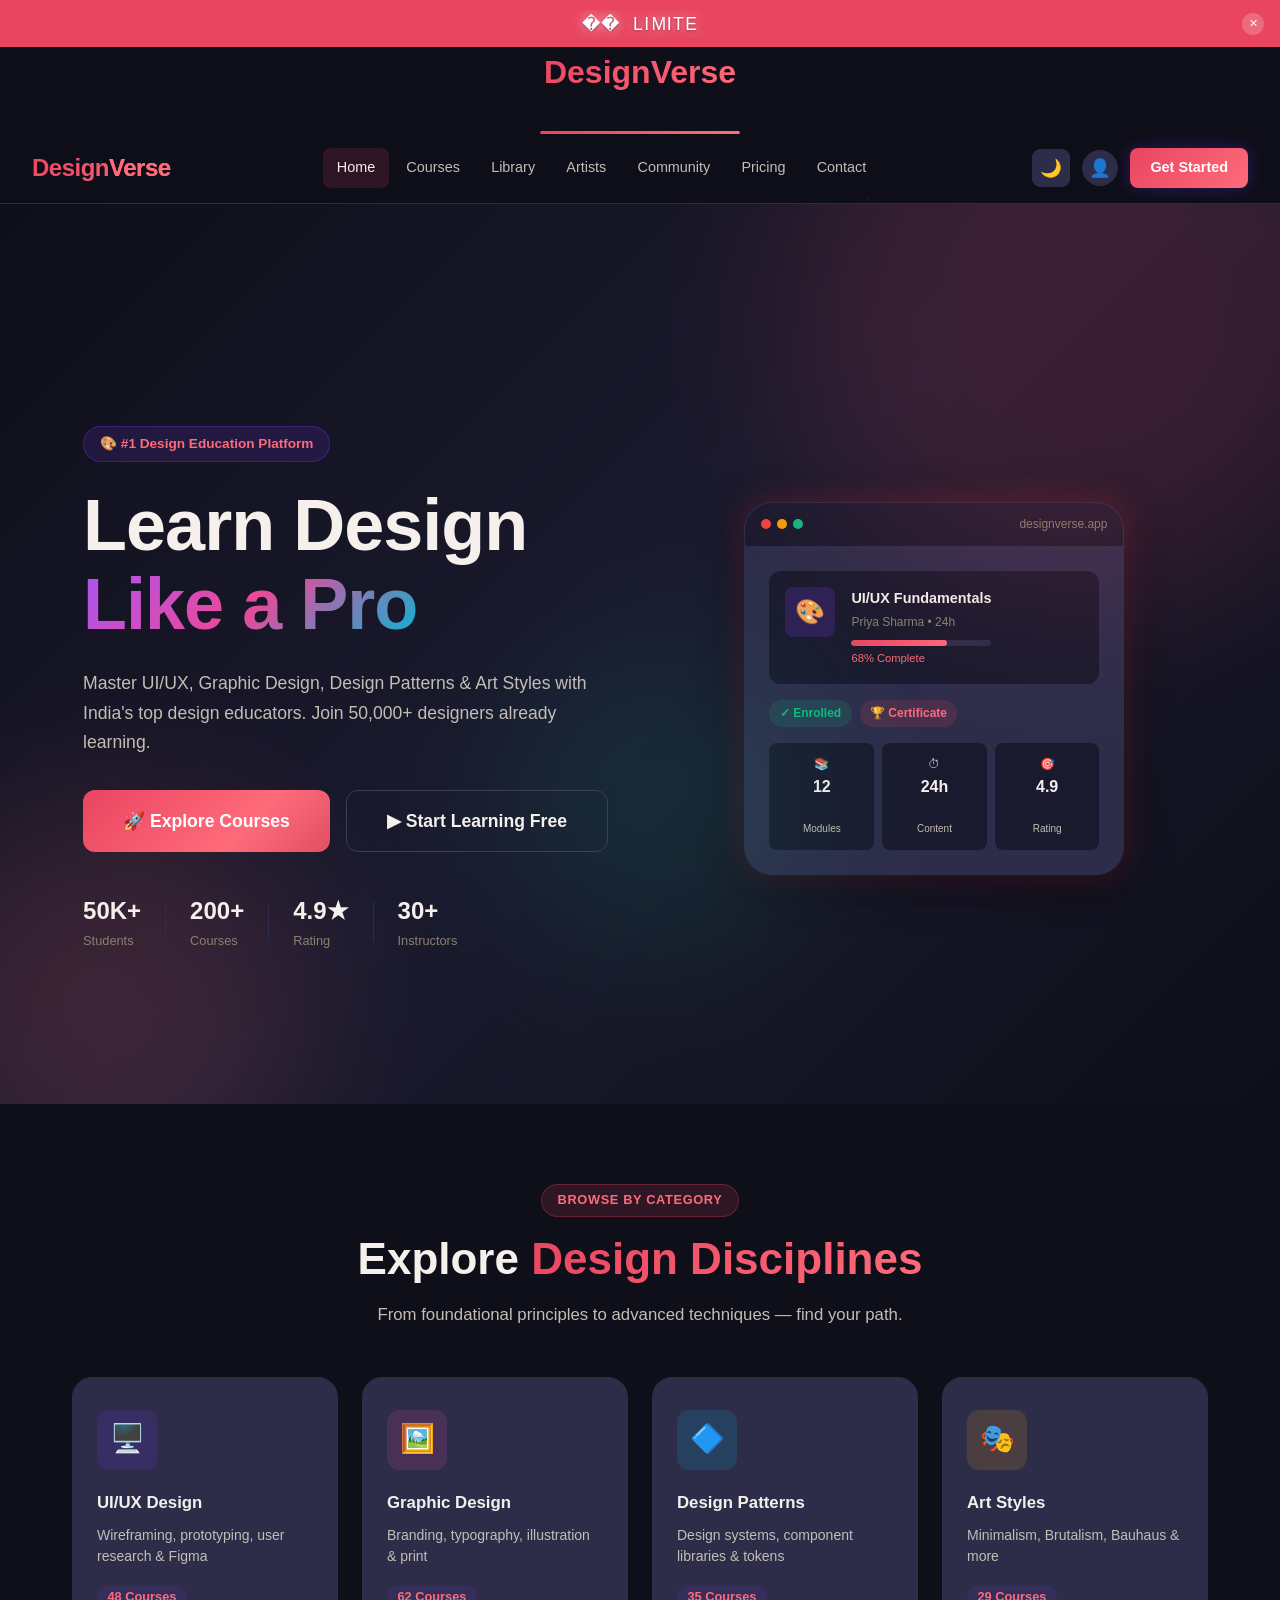
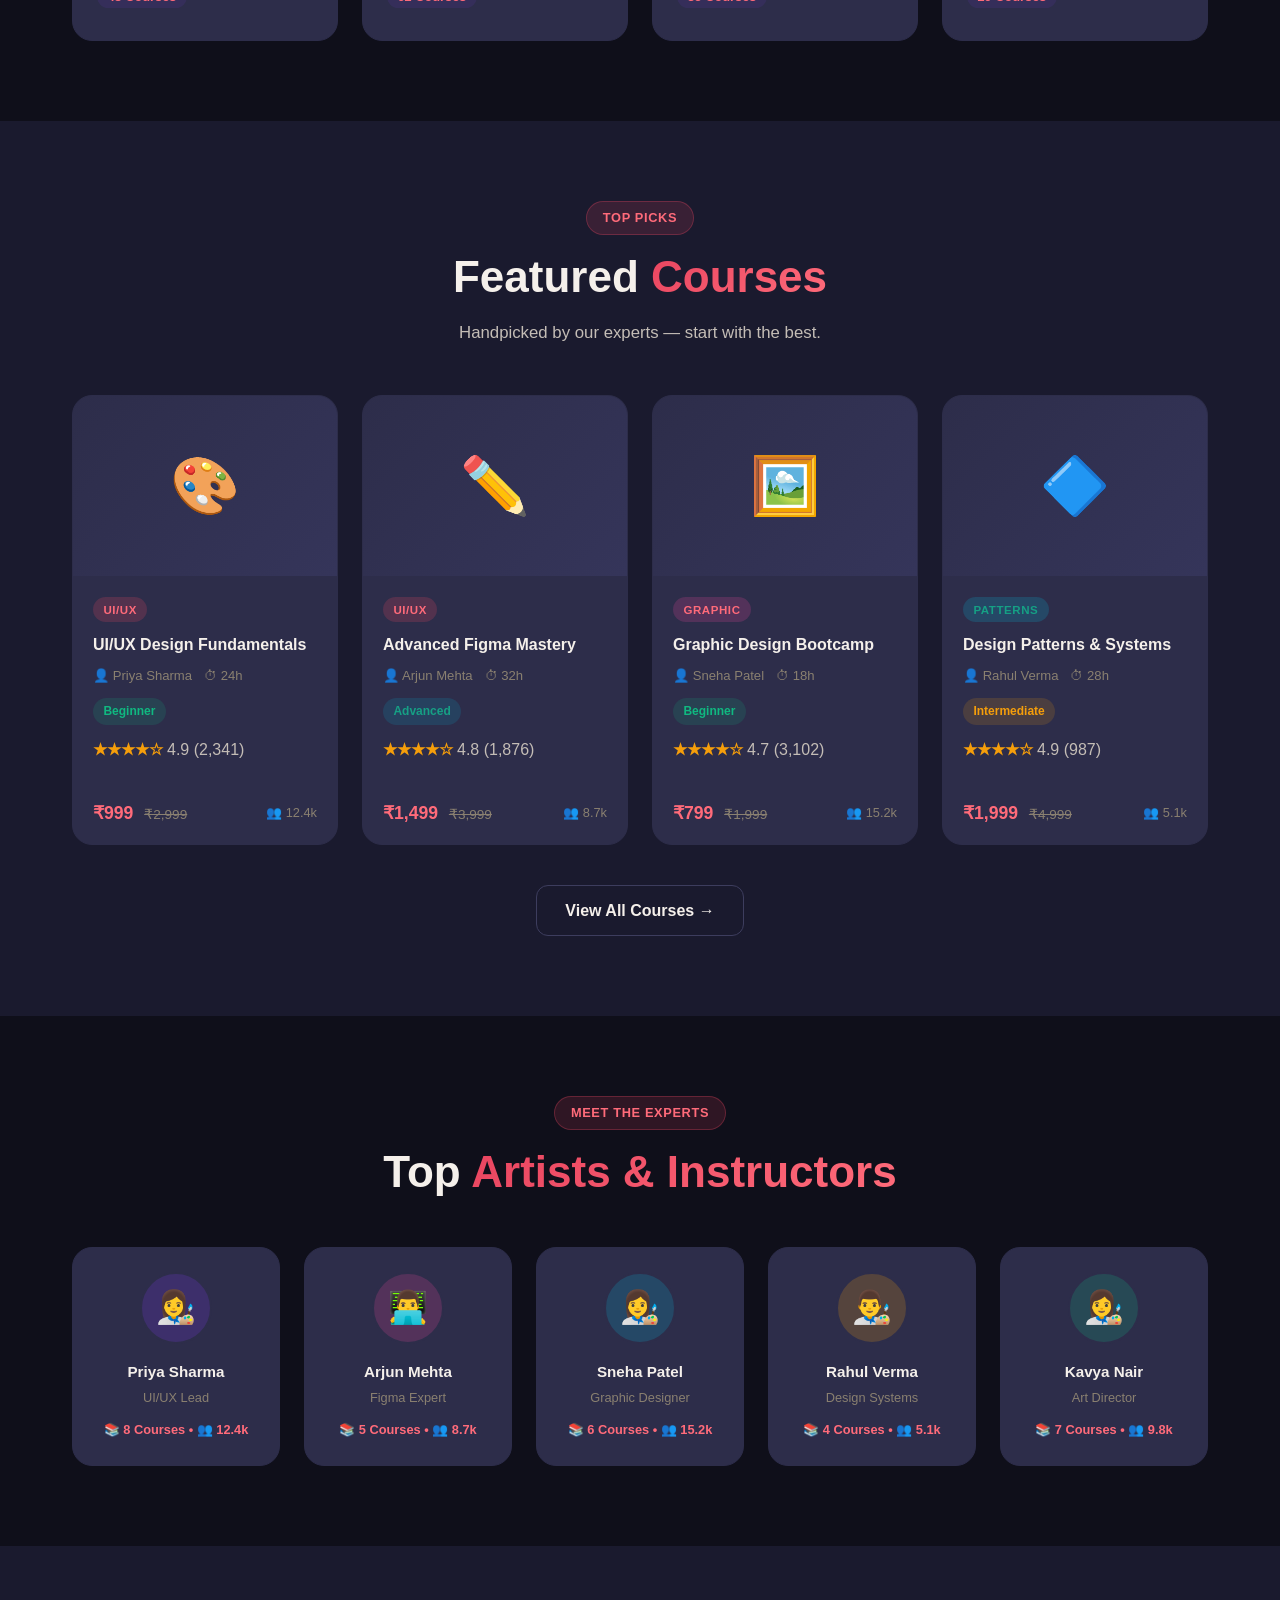
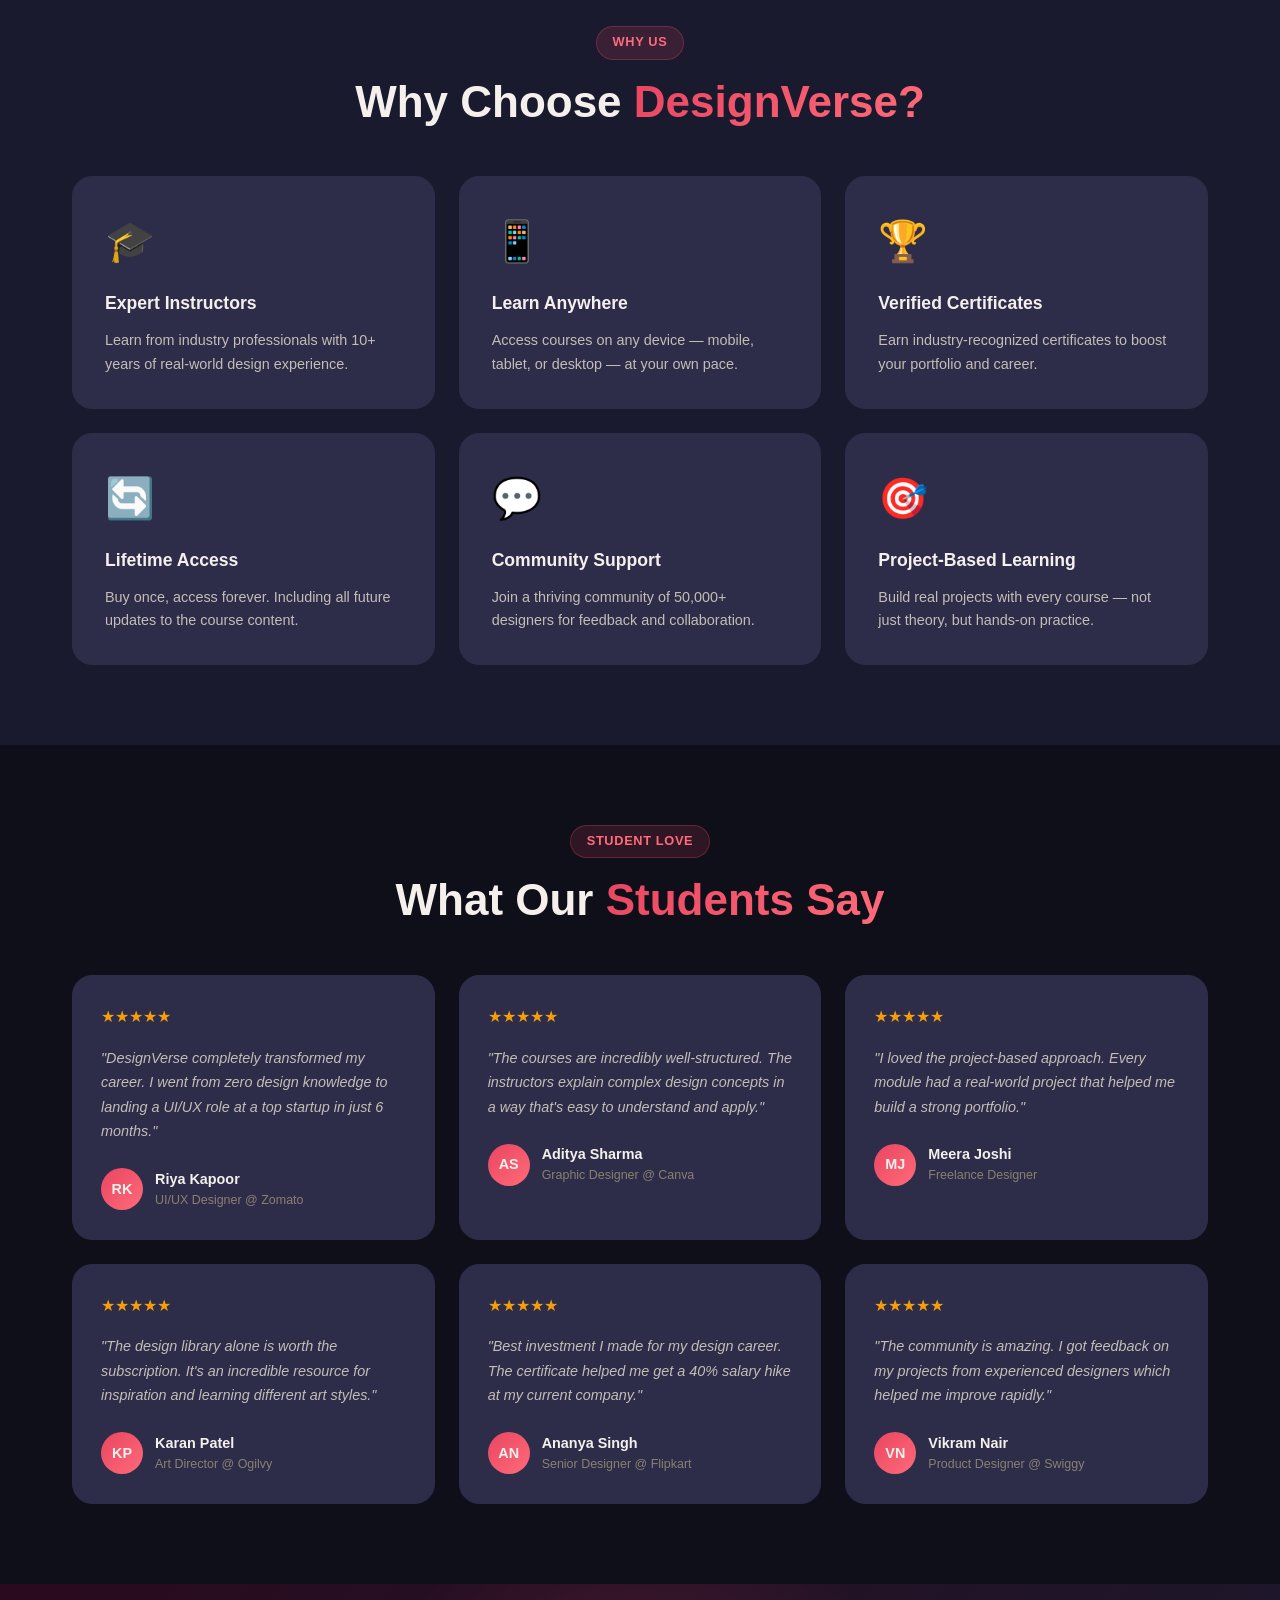
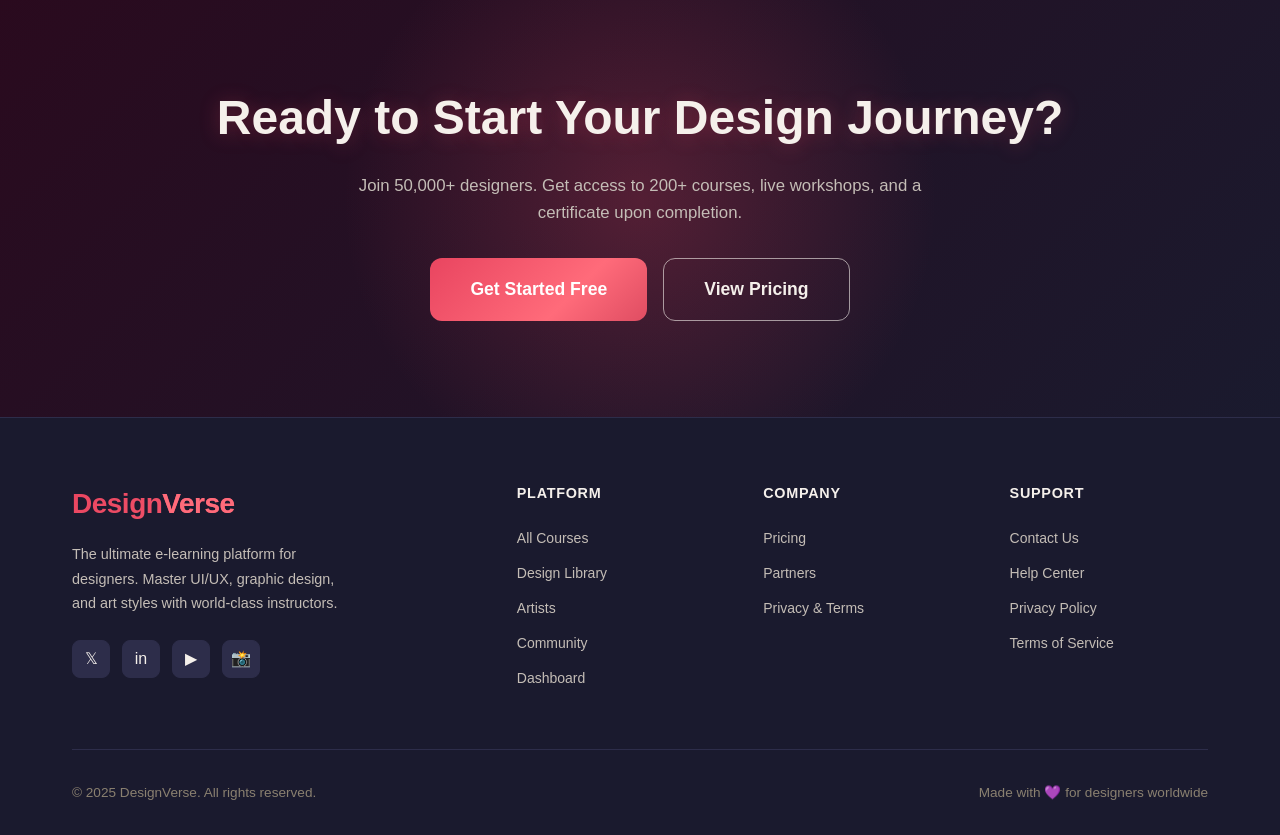
==== commit 4e364f58: "Add community, ads engine, security center, color scheme, and UI updates" ====
--- a/index.html
+++ b/index.html
@@ -4,10 +4,18 @@
   <meta charset="UTF-8" />
   <meta name="viewport" content="width=device-width, initial-scale=1.0" />
   <title>DesignVerse – Learn Design Like a Pro</title>
+  <link rel="preconnect" href="https://fonts.googleapis.com" />
+  <link rel="preconnect" href="https://fonts.gstatic.com" crossorigin />
   <link rel="stylesheet" href="css/main.css" />
   <link rel="stylesheet" href="css/home.css" />
 </head>
 <body>
+
+<!-- Promo Banner -->
+<div class="promo-banner" id="promo-banner">
+  <div class="promo-text" id="promo-text"></div>
+  <button class="promo-close" onclick="var b=document.getElementById('promo-banner');b.style.display='none';document.querySelector('.navbar').style.top='0';document.querySelector('.mobile-menu').style.top='70px';" aria-label="Close">✕</button>
+</div>
 
 <!-- Loading Screen -->
 <div id="loading-screen">
@@ -181,6 +189,7 @@
 
 <script src="js/components.js"></script>
 <script src="js/main.js"></script>
+<script src="js/ads.js"></script>
 <script src="js/home.js"></script>
 </body>
 </html>
--- a/css/main.css
+++ b/css/main.css
@@ -1,48 +1,100 @@
 /* DesignVerse - Main Stylesheet */
-@import url('https://fonts.googleapis.com/css2?family=Saira+Stencil+One&display=swap');
+@import url('https://fonts.googleapis.com/css2?family=Saira+Stencil+One&family=Barrio&display=swap');
+@import url('https://fonts.cdnfonts.com/css/sansation');
 
 /* ================================
    CSS Variables & Reset
 ================================ */
 :root {
-  --bg-primary: #0a0a0f;
-  --bg-secondary: #12121a;
-  --bg-card: #1a1a2e;
-  --bg-card-hover: #1e1e35;
-  --accent-primary: #7c3aed;
-  --accent-secondary: #a855f7;
-  --accent-pink: #ec4899;
-  --accent-cyan: #06b6d4;
+  --bg-primary: #0F0F1A;
+  --bg-secondary: #1A1A2E;
+  --bg-card: #2D2D4A;
+  --bg-card-hover: #35355a;
+  --accent-primary: #E94560;
+  --accent-secondary: #FF6B7A;
+  --accent-dark: #C73650;
+  --accent-cyan: #16A085;
   --accent-gold: #f59e0b;
-  --text-primary: #f1f5f9;
-  --text-secondary: #94a3b8;
-  --text-muted: #64748b;
-  --border: #2d2d4e;
+  --accent-pink: #FF6B7A;
+  --text-primary: #F5F0EB;
+  --text-secondary: #c4bdb6;
+  --text-muted: #8a8070;
+  --border: #2D2D4A;
   --border-light: #3d3d5e;
-  --gradient-primary: linear-gradient(135deg, #7c3aed, #a855f7);
-  --gradient-hero: linear-gradient(135deg, #0a0a0f 0%, #1a0a2e 50%, #0a0a1f 100%);
-  --gradient-card: linear-gradient(135deg, #1a1a2e, #1e1e35);
+  --gradient-primary: linear-gradient(135deg, #E94560, #FF6B7A);
+  --gradient-hero: linear-gradient(135deg, #0F0F1A 0%, #1A1A2E 50%, #0F0F1A 100%);
+  --gradient-card: linear-gradient(135deg, #2D2D4A, #35355a);
   --shadow-sm: 0 2px 8px rgba(0,0,0,0.3);
   --shadow-md: 0 4px 20px rgba(0,0,0,0.4);
   --shadow-lg: 0 8px 40px rgba(0,0,0,0.5);
-  --shadow-glow: 0 0 30px rgba(124,58,237,0.3);
+  --shadow-glow: 0 0 30px rgba(233,69,96,0.3);
   --radius-sm: 8px;
   --radius-md: 12px;
   --radius-lg: 20px;
   --radius-xl: 28px;
   --transition: all 0.3s cubic-bezier(0.4, 0, 0.2, 1);
-  --font-main: 'Saira Stencil One', 'Inter', 'Segoe UI', sans-serif;
-}
+  --font-main: 'Sansation', 'Segoe UI', sans-serif;
+  --font-body: 'Sansation', 'Segoe UI', sans-serif;
+  --navbar-bg: rgba(15,15,26,0.85);
+  --navbar-scrolled: rgba(15,15,26,0.98);
+  --star-opacity: 1;
+}
+
+/* ================================
+   Light Mode
+================================ */
+body.light-mode {
+  --bg-primary: #F5F0EB;
+  --bg-secondary: #E8E0D8;
+  --bg-card: #ffffff;
+  --bg-card-hover: #fdf8f4;
+  --text-primary: #1A1A2E;
+  --text-secondary: #3a3a5a;
+  --text-muted: #7a7a9a;
+  --border: #ddd6ce;
+  --border-light: #ccc4bc;
+  --gradient-hero: linear-gradient(135deg, #F5F0EB 0%, #fde8ec 50%, #F5F0EB 100%);
+  --gradient-card: linear-gradient(135deg, #ffffff, #fdf8f4);
+  --shadow-sm: 0 2px 8px rgba(233,69,96,0.08);
+  --shadow-md: 0 4px 20px rgba(233,69,96,0.12);
+  --shadow-lg: 0 8px 40px rgba(233,69,96,0.16);
+  --shadow-glow: 0 0 30px rgba(233,69,96,0.15);
+  --navbar-bg: rgba(245,240,235,0.88);
+  --navbar-scrolled: rgba(245,240,235,0.98);
+  --star-opacity: 0;
+}
+
+/* ================================
+   Theme Toggle Button
+================================ */
+.theme-toggle {
+  width: 38px; height: 38px;
+  border-radius: var(--radius-sm);
+  background: var(--bg-card);
+  border: 1px solid var(--border);
+  display: flex; align-items: center; justify-content: center;
+  font-size: 1.1rem; cursor: pointer;
+  transition: var(--transition);
+  flex-shrink: 0;
+}
+.theme-toggle:hover { border-color: var(--accent-primary); background: rgba(233,69,96,0.12); transform: rotate(20deg) scale(1.1); }
 
 * { margin: 0; padding: 0; box-sizing: border-box; }
 html { scroll-behavior: smooth; }
 body {
-  font-family: var(--font-main);
+  font-family: var(--font-body);
   background: var(--bg-primary);
   color: var(--text-primary);
   line-height: 1.6;
   overflow-x: hidden;
 }
+
+h1, h2, h3, h4, h5, h6, .nav-logo, .section-title, .loader-logo, .hero-title, .page-hero h1 {
+  font-family: var(--font-main);
+}
+
+button { cursor: pointer; font-family: var(--font-body); }
+input, textarea, select { font-family: var(--font-body); }
 
 /* ================================
    Starry Night Canvas
@@ -53,13 +105,13 @@
   width: 100%; height: 100%;
   z-index: 0;
   pointer-events: none;
+  opacity: var(--star-opacity);
+  transition: opacity 0.6s ease;
 }
 body > *:not(#starry-canvas) { position: relative; z-index: 1; }
 a { text-decoration: none; color: inherit; }
 ul { list-style: none; }
 img { max-width: 100%; display: block; }
-button { cursor: pointer; font-family: var(--font-main); }
-input, textarea, select { font-family: var(--font-main); }
 
 /* ================================
    Scrollbar
@@ -67,6 +119,54 @@
 ::-webkit-scrollbar { width: 6px; }
 ::-webkit-scrollbar-track { background: var(--bg-secondary); }
 ::-webkit-scrollbar-thumb { background: var(--accent-primary); border-radius: 3px; }
+
+/* ================================
+   Promo Banner
+================================ */
+.promo-banner {
+  position: relative;
+  z-index: 1001;
+  width: 100%;
+  background: #E94560;
+  padding: 0.6rem 3rem;
+  text-align: center;
+  overflow: hidden;
+}
+.promo-text {
+  font-family: 'Sansation', sans-serif;
+  font-size: 1.1rem;
+  color: #fff;
+  letter-spacing: 0.08em;
+  min-height: 1.4em;
+  white-space: nowrap;
+  overflow: hidden;
+  text-shadow: 0 0 12px rgba(255,255,255,0.6), 0 1px 3px rgba(0,0,0,0.4);
+}
+.promo-text .promo-char {
+  display: inline-block;
+  opacity: 0;
+  transform: translateY(8px);
+  animation: promo-char-in 0.08s ease forwards;
+}
+@keyframes promo-char-in {
+  to { opacity: 1; transform: translateY(0); }
+}
+.promo-close {
+  position: absolute; right: 1rem; top: 50%;
+  transform: translateY(-50%);
+  background: rgba(255,255,255,0.2);
+  border: none; color: #fff;
+  width: 22px; height: 22px;
+  border-radius: 50%;
+  font-size: 0.7rem; cursor: pointer;
+  display: flex; align-items: center; justify-content: center;
+  transition: background 0.2s;
+}
+.promo-close:hover { background: rgba(255,255,255,0.4); }
+
+/* push navbar down when banner is visible */
+.navbar { top: 37px; }
+.mobile-menu { top: 107px; }
 
 /* ================================
    Loading Screen
@@ -107,7 +207,7 @@
 .navbar {
   position: fixed; top: 0; left: 0; right: 0;
   z-index: 1000;
-  background: rgba(10,10,15,0.85);
+  background: var(--navbar-bg);
   backdrop-filter: blur(20px);
   border-bottom: 1px solid var(--border);
   padding: 0 2rem;
@@ -115,7 +215,7 @@
   display: flex; align-items: center; justify-content: space-between;
   transition: var(--transition);
 }
-.navbar.scrolled { background: rgba(10,10,15,0.98); box-shadow: var(--shadow-md); }
+.navbar.scrolled { background: var(--navbar-scrolled); box-shadow: var(--shadow-md); }
 .nav-logo {
   font-size: 1.5rem; font-weight: 800;
   background: var(--gradient-primary);
@@ -133,7 +233,7 @@
 }
 .nav-links a:hover, .nav-links a.active {
   color: var(--text-primary);
-  background: rgba(124,58,237,0.15);
+  background: rgba(233,69,96,0.15);
 }
 .nav-actions { display: flex; align-items: center; gap: 0.75rem; }
 .btn-nav-login {
@@ -208,7 +308,7 @@
   font-weight: 500;
   transition: var(--transition);
 }
-.mobile-menu a:hover { color: var(--text-primary); background: rgba(124,58,237,0.15); }
+.mobile-menu a:hover { color: var(--text-primary); background: rgba(233,69,96,0.15); }
 
 /* ================================
    Buttons
@@ -218,8 +318,8 @@
   100% { transform: scale(4); opacity: 0; }
 }
 @keyframes btn-glow-pulse {
-  0%, 100% { box-shadow: 0 0 20px rgba(124,58,237,0.35); }
-  50%       { box-shadow: 0 0 40px rgba(168,85,247,0.7), 0 0 80px rgba(124,58,237,0.3); }
+  0%, 100% { box-shadow: 0 0 20px rgba(233,69,96,0.35); }
+  50%       { box-shadow: 0 0 40px rgba(255,107,122,0.7), 0 0 80px rgba(233,69,96,0.3); }
 }
 @keyframes btn-shimmer {
   0%   { background-position: -200% center; }
@@ -254,7 +354,7 @@
 .btn.rippling::after { animation: btn-ripple 0.55s ease-out forwards; }
 
 .btn-primary {
-  background: linear-gradient(135deg, #7c3aed, #a855f7, #ec4899, #a855f7, #7c3aed);
+  background: linear-gradient(135deg, #E94560, #FF6B7A, #C73650, #FF6B7A, #E94560);
   background-size: 300% auto;
   color: #fff;
   animation: btn-glow-pulse 3s ease-in-out infinite;
@@ -275,7 +375,7 @@
   content: '';
   position: absolute; inset: 0;
   border-radius: inherit;
-  background: linear-gradient(135deg, rgba(124,58,237,0.15), rgba(168,85,247,0.1));
+  background: linear-gradient(135deg, rgba(233,69,96,0.15), rgba(255,107,122,0.1));
   opacity: 0;
   transition: opacity 0.3s ease;
 }
@@ -283,7 +383,7 @@
   border-color: var(--accent-primary);
   color: var(--accent-secondary);
   transform: translateY(-3px) scale(1.03);
-  box-shadow: 0 0 20px rgba(124,58,237,0.3), inset 0 0 20px rgba(124,58,237,0.05);
+  box-shadow: 0 0 20px rgba(233,69,96,0.3), inset 0 0 20px rgba(233,69,96,0.05);
 }
 .btn-outline:hover::before { opacity: 1; }
 .btn-outline:active { transform: translateY(0) scale(0.97); }
@@ -294,7 +394,7 @@
 }
 .btn-nav-cta:hover {
   transform: translateY(-1px) scale(1.04);
-  box-shadow: 0 0 25px rgba(124,58,237,0.6);
+  box-shadow: 0 0 25px rgba(233,69,96,0.6);
 }
 .btn-nav-login:hover {
   transform: translateY(-1px);
@@ -315,8 +415,8 @@
 .section-tag {
   display: inline-block;
   padding: 0.35rem 1rem;
-  background: rgba(124,58,237,0.15);
-  border: 1px solid rgba(124,58,237,0.3);
+  background: rgba(233,69,96,0.15);
+  border: 1px solid rgba(233,69,96,0.3);
   border-radius: 100px;
   font-size: 0.8rem; font-weight: 600;
   color: var(--accent-secondary);
@@ -364,7 +464,7 @@
   text-transform: uppercase; letter-spacing: 0.05em;
   margin-bottom: 0.75rem;
 }
-.tag-uiux { background: rgba(124,58,237,0.2); color: var(--accent-secondary); }
+.tag-uiux { background: rgba(233,69,96,0.2); color: var(--accent-secondary); }
 .tag-graphic { background: rgba(236,72,153,0.2); color: var(--accent-pink); }
 .tag-pattern { background: rgba(6,182,212,0.2); color: var(--accent-cyan); }
 .tag-art { background: rgba(245,158,11,0.2); color: var(--accent-gold); }
@@ -409,7 +509,7 @@
 .badge-success { background: rgba(16,185,129,0.15); color: #10b981; }
 .badge-warning { background: rgba(245,158,11,0.15); color: var(--accent-gold); }
 .badge-info { background: rgba(6,182,212,0.15); color: var(--accent-cyan); }
-.badge-purple { background: rgba(124,58,237,0.15); color: var(--accent-secondary); }
+.badge-purple { background: rgba(233,69,96,0.15); color: var(--accent-secondary); }
 
 /* ================================
    Footer
@@ -432,13 +532,54 @@
   font-size: 1rem; transition: var(--transition);
   cursor: pointer;
 }
-.social-icon:hover { border-color: var(--accent-primary); background: rgba(124,58,237,0.15); }
+.social-icon:hover { border-color: var(--accent-primary); background: rgba(233,69,96,0.15); }
 .footer-col h4 { font-size: 0.9rem; font-weight: 700; margin-bottom: 1.25rem; color: var(--text-primary); text-transform: uppercase; letter-spacing: 0.05em; }
 .footer-col ul li { margin-bottom: 0.6rem; }
 .footer-col ul li a { color: var(--text-secondary); font-size: 0.875rem; transition: var(--transition); }
 .footer-col ul li a:hover { color: var(--accent-secondary); }
 .footer-bottom { border-top: 1px solid var(--border); padding-top: 2rem; display: flex; align-items: center; justify-content: space-between; flex-wrap: wrap; gap: 1rem; }
 .footer-bottom p { color: var(--text-muted); font-size: 0.85rem; }
+
+/* ================================
+   Ad Popup
+================================ */
+#ad-popup-overlay {
+  position: fixed; inset: 0;
+  background: rgba(0,0,0,0.65);
+  backdrop-filter: blur(8px);
+  z-index: 8000;
+  display: none; align-items: center; justify-content: center;
+  padding: 1rem;
+}
+#ad-popup-overlay.open { display: flex; }
+.ad-popup {
+  position: relative;
+  width: 100%; max-width: 440px;
+  border-radius: var(--radius-xl);
+  overflow: hidden;
+  box-shadow: 0 20px 60px rgba(0,0,0,0.6);
+  animation: fadeInUp 0.35s ease;
+  border: 1px solid rgba(255,255,255,0.1);
+}
+.ad-popup-close {
+  position: absolute; top: 0.85rem; right: 0.85rem;
+  width: 28px; height: 28px; border-radius: 50%;
+  background: rgba(0,0,0,0.35); border: none;
+  color: #fff; font-size: 0.75rem; cursor: pointer;
+  display: flex; align-items: center; justify-content: center;
+  transition: background 0.2s; z-index: 1;
+}
+.ad-popup-close:hover { background: rgba(0,0,0,0.6); }
+.ad-popup-image {
+  font-size: 4rem; text-align: center;
+  padding: 2rem 1rem 1rem;
+}
+.ad-popup-body { padding: 0 1.75rem 1.75rem; text-align: center; }
+.ad-popup-title { font-size: 1.2rem; font-weight: 800; color: #fff; margin-bottom: 0.6rem; line-height: 1.3; }
+.ad-popup-text { font-size: 0.9rem; color: rgba(255,255,255,0.82); margin-bottom: 1.25rem; line-height: 1.6; }
+.ad-popup-cta { display: inline-flex; margin-bottom: 1rem; background: rgba(255,255,255,0.2) !important; border: 1px solid rgba(255,255,255,0.4) !important; color: #fff !important; backdrop-filter: blur(4px); animation: none !important; }
+.ad-popup-cta:hover { background: rgba(255,255,255,0.35) !important; transform: translateY(-2px) scale(1.03); }
+.ad-popup-meta { font-size: 0.72rem; color: rgba(255,255,255,0.45); }
 
 /* ================================
    Toast Notification
@@ -486,7 +627,7 @@
 @keyframes fadeInUp { from { opacity: 0; transform: translateY(30px); } to { opacity: 1; transform: translateY(0); } }
 @keyframes fadeIn { from { opacity: 0; } to { opacity: 1; } }
 @keyframes float { 0%,100% { transform: translateY(0); } 50% { transform: translateY(-12px); } }
-@keyframes glow { 0%,100% { box-shadow: 0 0 20px rgba(124,58,237,0.3); } 50% { box-shadow: 0 0 40px rgba(124,58,237,0.6); } }
+@keyframes glow { 0%,100% { box-shadow: 0 0 20px rgba(233,69,96,0.3); } 50% { box-shadow: 0 0 40px rgba(233,69,96,0.6); } }
 @keyframes spin { to { transform: rotate(360deg); } }
 .animate-fadeInUp { animation: fadeInUp 0.6s ease forwards; }
 .animate-float { animation: float 4s ease-in-out infinite; }
--- a/css/home.css
+++ b/css/home.css
@@ -202,19 +202,37 @@
 /* CTA Banner */
 .cta-banner {
   padding: 6rem 0;
-  background: linear-gradient(135deg, #1a0a2e, #0a0a1f);
+  background: linear-gradient(135deg, #2a0a1e, #1A1A2E);
   text-align: center;
   position: relative; overflow: hidden;
 }
 .cta-orb {
   position: absolute; width: 600px; height: 600px;
-  background: radial-gradient(circle, rgba(124,58,237,0.3), transparent 70%);
+  background: radial-gradient(circle, rgba(233,69,96,0.25), transparent 70%);
   top: 50%; left: 50%; transform: translate(-50%,-50%);
   pointer-events: none;
 }
 .cta-content { position: relative; z-index: 1; }
-.cta-content h2 { font-size: clamp(1.75rem, 4vw, 3rem); font-weight: 800; margin-bottom: 1rem; }
-.cta-content p { font-size: 1.05rem; color: var(--text-secondary); max-width: 600px; margin: 0 auto; }
+.cta-content h2 {
+  font-size: clamp(1.75rem, 4vw, 3rem);
+  font-weight: 800; margin-bottom: 1rem;
+  color: #F5F0EB;
+  text-shadow: 0 2px 20px rgba(233,69,96,0.3);
+}
+.cta-content p {
+  font-size: 1.05rem;
+  color: #c4bdb6;
+  max-width: 600px; margin: 0 auto;
+}
+.cta-banner .btn-outline {
+  border-color: rgba(245,240,235,0.6);
+  color: #F5F0EB;
+}
+.cta-banner .btn-outline:hover {
+  border-color: #F5F0EB;
+  background: rgba(245,240,235,0.12);
+  color: #fff;
+}
 
 /* Responsive */
 @media (max-width: 1024px) {
